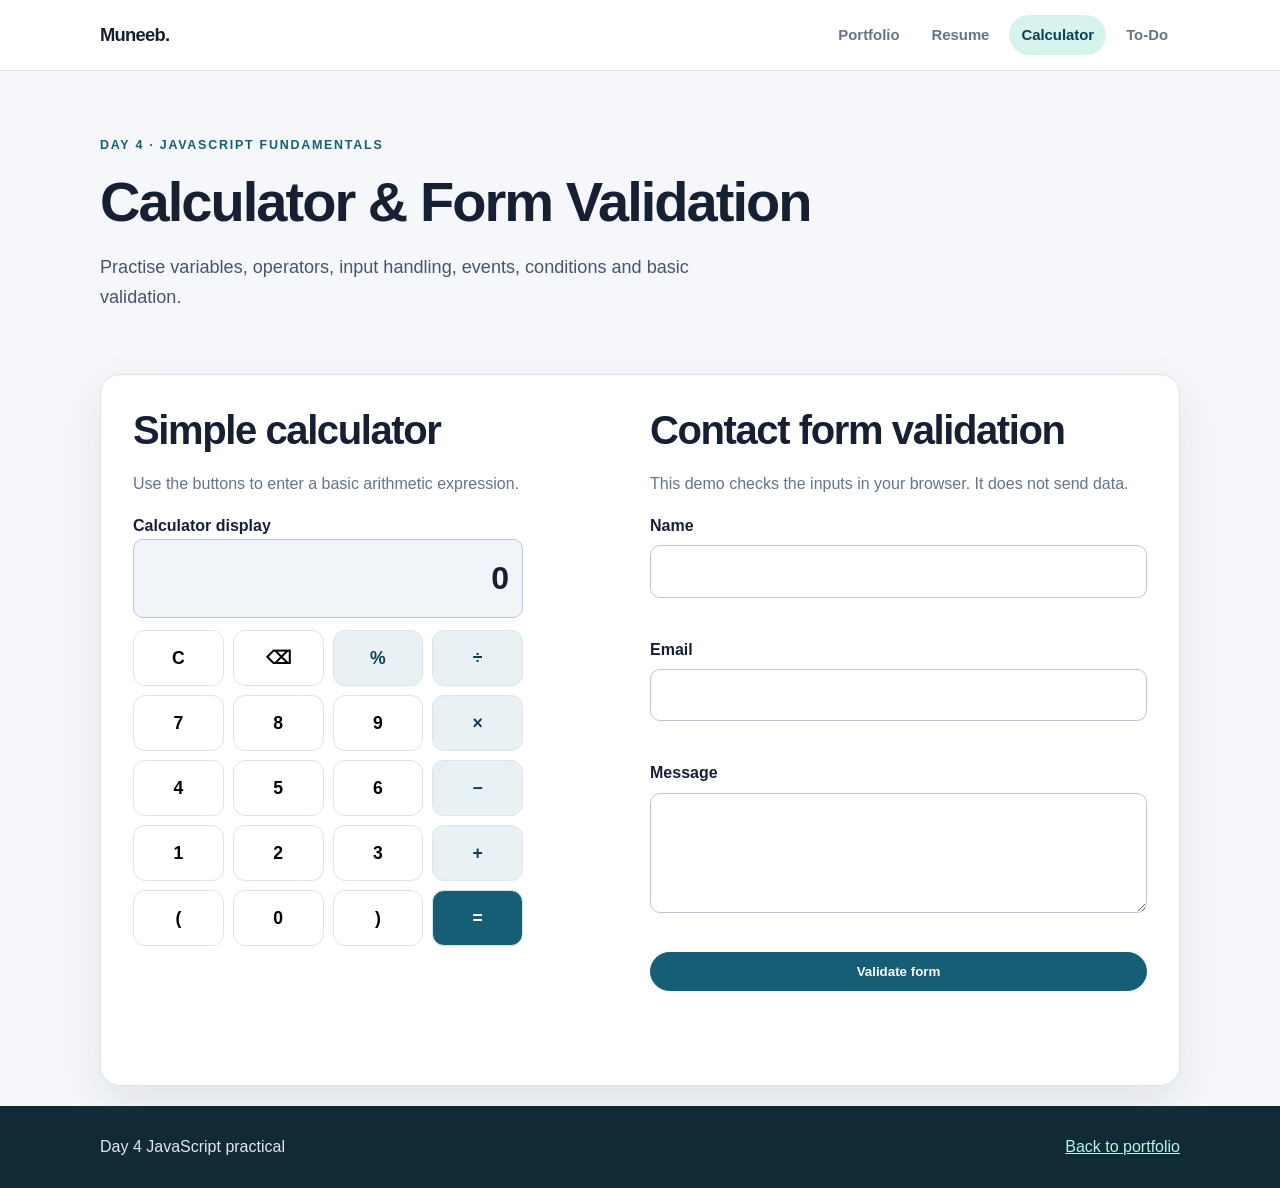
==== calculator.html @ 2c48c9f7 "feat: add JavaScript calculator and input validation demo" ====
<!DOCTYPE html>
<html lang="en">
<head><meta charset="UTF-8"><meta name="viewport" content="width=device-width, initial-scale=1.0"><meta name="description" content="JavaScript calculator and form validation practice."><title>JavaScript Practice | Calculator</title><link rel="stylesheet" href="styles.css"><script src="script.js" defer></script></head>
<body>
<header class="site-header"><div class="container nav-wrap"><a class="brand" href="index.html">Muneeb.</a><button class="menu-toggle" aria-expanded="false" aria-controls="main-nav">Menu</button><nav class="nav-links" id="main-nav" aria-label="Main navigation"><a href="index.html">Portfolio</a><a href="resume.html">Resume</a><a href="calculator.html" aria-current="page">Calculator</a><a href="todo.html">To-Do</a></nav></div></header>
<main class="container">
<section class="page-intro"><p class="eyebrow">Day 4 · JavaScript fundamentals</p><h1>Calculator & Form Validation</h1><p class="lead">Practise variables, operators, input handling, events, conditions and basic validation.</p></section>
<section class="panel"><div class="two-col">
<div><h2>Simple calculator</h2><p class="muted">Use the buttons to enter a basic arithmetic expression.</p><div class="calculator"><label class="sr-only" for="calc-display">Calculator display</label><input id="calc-display" class="calc-display" type="text" value="0" readonly aria-live="polite"><div class="calc-keys">
<button type="button" data-calc="clear">C</button><button type="button" data-calc="back">⌫</button><button class="operator" type="button" data-calc="%">%</button><button class="operator" type="button" data-calc="/">÷</button>
<button type="button" data-calc="7">7</button><button type="button" data-calc="8">8</button><button type="button" data-calc="9">9</button><button class="operator" type="button" data-calc="*">×</button>
<button type="button" data-calc="4">4</button><button type="button" data-calc="5">5</button><button type="button" data-calc="6">6</button><button class="operator" type="button" data-calc="-">−</button>
<button type="button" data-calc="1">1</button><button type="button" data-calc="2">2</button><button type="button" data-calc="3">3</button><button class="operator" type="button" data-calc="+">+</button>
<button type="button" data-calc="(">(</button><button type="button" data-calc="0">0</button><button type="button" data-calc=")">)</button><button class="equals" type="button" data-calc="equals">=</button>
</div></div></div>
<div><h2>Contact form validation</h2><p class="muted">This demo checks the inputs in your browser. It does not send data.</p><form id="contact-form" novalidate><div class="form-grid">
<div class="field full"><label for="name">Name</label><input id="name" name="name" autocomplete="name" required><span class="error" data-error="name"></span></div>
<div class="field full"><label for="email">Email</label><input id="email" name="email" type="email" autocomplete="email" required><span class="error" data-error="email"></span></div>
<div class="field full"><label for="message">Message</label><textarea id="message" name="message" required></textarea><span class="error" data-error="message"></span></div>
<div class="field full"><button class="button" type="submit">Validate form</button><p class="status" role="status" aria-live="polite"></p></div>
</div></form></div>
</div></section></main>
<footer><div class="container footer-row"><span>Day 4 JavaScript practical</span><a href="index.html">Back to portfolio</a></div></footer>
</body></html>
---- styles.css ----
/* Shared styles for the five-day front-end learning project. */
:root{--ink:#172033;--muted:#64748b;--paper:#f5f7fb;--surface:#fff;--brand:#155e75;--brand-dark:#0e3f52;--accent:#d7f3ee;--line:#dce3ed;--shadow:0 18px 48px rgba(23,32,51,.09);--radius:20px}
*{box-sizing:border-box}
html{scroll-behavior:smooth}
body{margin:0;background:var(--paper);color:var(--ink);font:16px/1.65 Arial,Helvetica,sans-serif}
a{color:var(--brand)}
a:focus-visible,button:focus-visible,input:focus-visible,textarea:focus-visible{outline:3px solid #f59e0b;outline-offset:3px}
img{max-width:100%;display:block}
.container{width:min(1080px,calc(100% - 36px));margin-inline:auto}
.site-header{position:sticky;top:0;z-index:10;background:rgba(255,255,255,.94);backdrop-filter:blur(12px);border-bottom:1px solid var(--line)}
.nav-wrap{min-height:70px;display:flex;align-items:center;justify-content:space-between;gap:20px}
.brand{font-weight:800;text-decoration:none;color:var(--ink);letter-spacing:-.04em;font-size:1.15rem}
.nav-links{display:flex;flex-wrap:wrap;align-items:center;gap:8px}
.nav-links a{padding:8px 12px;border-radius:999px;text-decoration:none;color:var(--muted);font-size:.93rem;font-weight:700}
.nav-links a:hover,.nav-links a[aria-current=page]{background:var(--accent);color:var(--brand-dark)}
.menu-toggle{display:none;border:1px solid var(--line);background:white;border-radius:10px;padding:8px 12px;font:inherit}
.hero{padding:76px 0 58px;background:linear-gradient(135deg,#e2f4f1,#f4f7ff 65%,#fff)}
.hero-grid{display:grid;grid-template-columns:1.5fr .8fr;align-items:center;gap:48px}
.eyebrow{color:var(--brand);font-size:.78rem;font-weight:800;letter-spacing:.14em;text-transform:uppercase}
h1,h2,h3{line-height:1.18;letter-spacing:-.035em}
h1{font-size:clamp(2.5rem,6vw,4.6rem);margin:12px 0}
h2{font-size:clamp(1.8rem,4vw,2.5rem);margin:0 0 14px}
h3{font-size:1.2rem;margin:0 0 8px}
.lead{font-size:1.13rem;color:#475569;max-width:660px}
.hero-photo{width:220px;height:220px;object-fit:cover;border-radius:28px;justify-self:center;border:7px solid white;box-shadow:var(--shadow)}
.actions{display:flex;flex-wrap:wrap;gap:12px;margin-top:24px}
.button{display:inline-flex;align-items:center;justify-content:center;padding:11px 17px;border:1px solid var(--brand);border-radius:999px;background:var(--brand);color:#fff;text-decoration:none;font-weight:700;cursor:pointer}
.button:hover{background:var(--brand-dark)}
.button.secondary{background:transparent;color:var(--brand)}
.section{padding:64px 0}
.section-head{max-width:680px;margin-bottom:26px}
.section-head p,.muted{color:var(--muted)}
.grid{display:grid;grid-template-columns:repeat(3,minmax(0,1fr));gap:18px}
.card{background:var(--surface);border:1px solid var(--line);border-radius:var(--radius);padding:24px;box-shadow:0 8px 26px rgba(23,32,51,.04)}
.card p:last-child{margin-bottom:0}
.tag-list{display:flex;flex-wrap:wrap;gap:8px;padding:0;list-style:none}
.tag-list li{padding:5px 10px;border-radius:999px;background:var(--accent);color:var(--brand-dark);font-size:.84rem;font-weight:700}
.two-col{display:grid;grid-template-columns:1fr 1fr;gap:20px}
.info-list{padding-left:20px}
.info-list li{margin:8px 0}
.page-intro{padding:52px 0 24px}
.page-intro h1{font-size:clamp(2.2rem,5vw,3.5rem)}
.panel{background:white;border:1px solid var(--line);border-radius:var(--radius);padding:clamp(20px,4vw,32px);box-shadow:var(--shadow);margin:20px 0}
.form-grid{display:grid;grid-template-columns:1fr 1fr;gap:16px}
.field{display:grid;gap:6px}
.field.full{grid-column:1/-1}
label{font-weight:700}
input,textarea{width:100%;padding:12px 13px;border:1px solid #b9c5d5;border-radius:10px;background:#fff;color:var(--ink);font:inherit}
textarea{min-height:120px;resize:vertical}
.error{min-height:1.2em;color:#b42318;font-size:.88rem}
.status{min-height:1.5em;color:var(--brand-dark);font-weight:700}
.calculator{max-width:390px}
.calc-display{font-size:2rem;text-align:right;background:#f1f5f9;font-weight:700}
.calc-keys{display:grid;grid-template-columns:repeat(4,1fr);gap:9px;margin-top:12px}
.calc-keys button{min-height:56px;border:1px solid var(--line);border-radius:12px;background:#fff;font-size:1.1rem;font-weight:700;cursor:pointer}
.calc-keys button:hover{background:var(--accent)}
.calc-keys .operator{background:#e8f2f5;color:var(--brand-dark)}
.calc-keys .equals{background:var(--brand);color:white}
.todo-form{display:flex;gap:10px}
.todo-form input{flex:1}
.todo-list{padding:0;list-style:none}
.todo-item{display:flex;align-items:center;gap:12px;padding:13px 4px;border-bottom:1px solid var(--line)}
.todo-item span{flex:1;overflow-wrap:anywhere}
.todo-item.done span{text-decoration:line-through;color:var(--muted)}
.small-button{border:1px solid var(--line);background:#fff;border-radius:8px;padding:7px 10px;cursor:pointer}
footer{padding:28px 0;background:#102a36;color:#e2e8f0}
footer a{color:#b9f3e9}
.footer-row{display:flex;justify-content:space-between;gap:16px;flex-wrap:wrap}
@media(max-width:760px){.hero-grid{grid-template-columns:1fr;text-align:center}.hero-photo{grid-row:1;width:170px;height:170px}.actions{justify-content:center}.grid{grid-template-columns:1fr 1fr}.two-col{grid-template-columns:1fr}.nav-wrap{align-items:flex-start;padding:14px 0}.menu-toggle{display:block}.nav-links{display:none;position:absolute;top:68px;left:0;right:0;padding:12px 18px;background:white;border-bottom:1px solid var(--line);flex-direction:column;align-items:stretch}.nav-links.open{display:flex}.nav-links a{border-radius:8px}}
@media(max-width:520px){.grid,.form-grid{grid-template-columns:1fr}.field.full{grid-column:auto}.section{padding:46px 0}.hero{padding:52px 0 42px}.todo-form{flex-direction:column}}
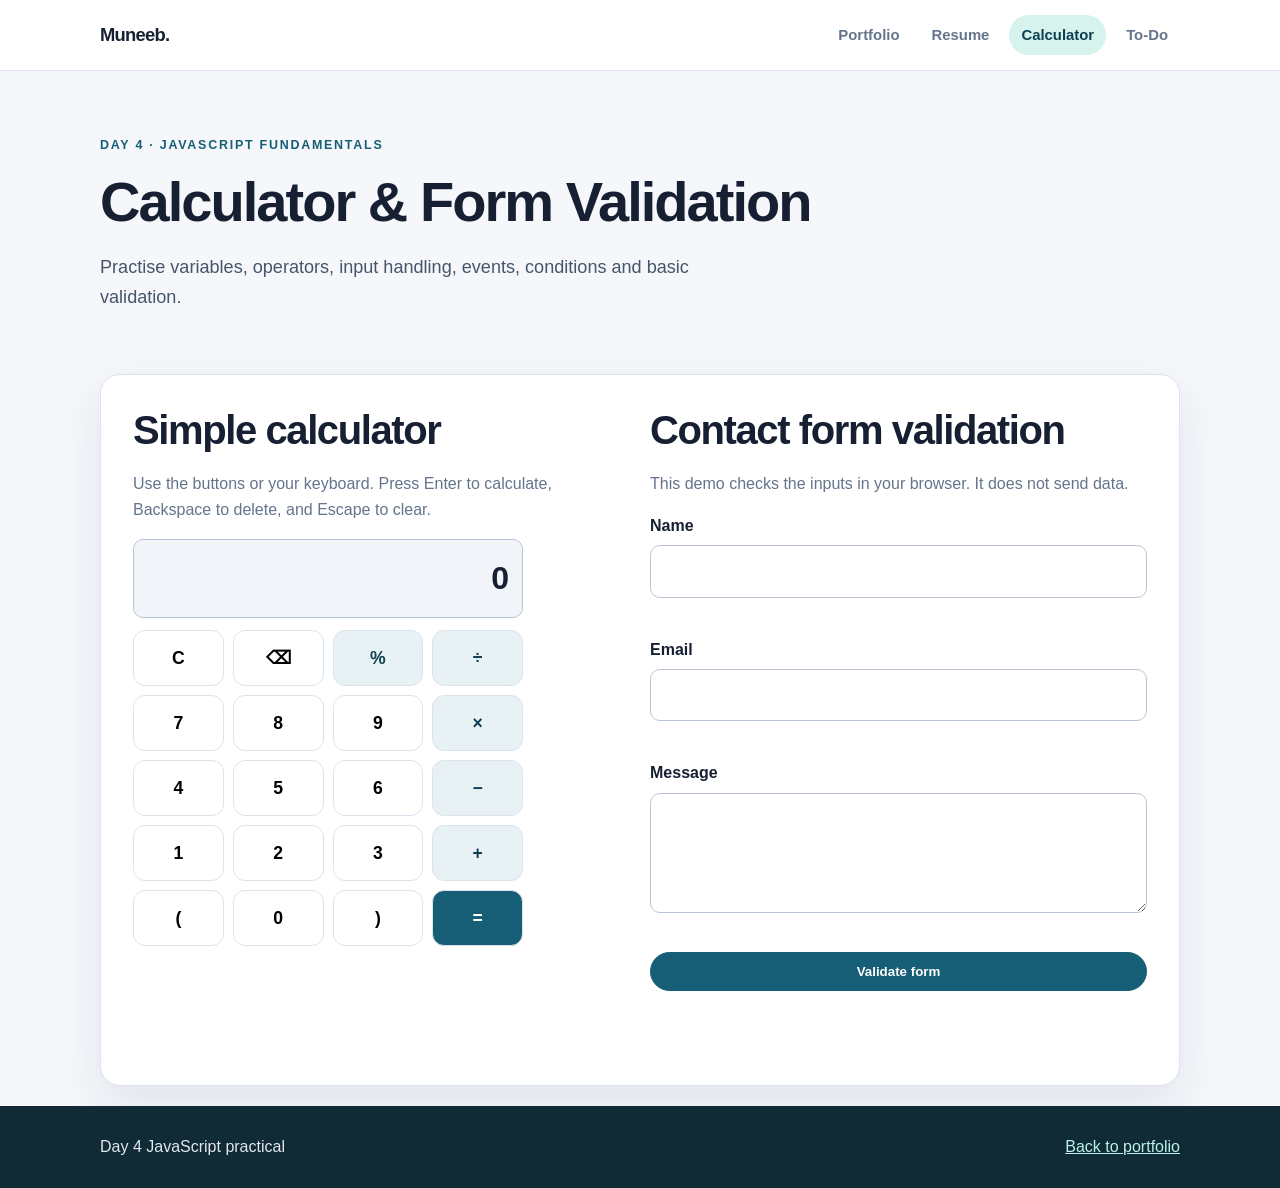
==== commit 365792dc: "Add calculator keyboard controls and accessible form hints" ====
--- a/calculator.html
+++ b/calculator.html
@@ -1,24 +1,76 @@
 <!DOCTYPE html>
 <html lang="en">
-<head><meta charset="UTF-8"><meta name="viewport" content="width=device-width, initial-scale=1.0"><meta name="description" content="JavaScript calculator and form validation practice."><title>JavaScript Practice | Calculator</title><link rel="stylesheet" href="styles.css"><script src="script.js" defer></script></head>
+<head>
+  <meta charset="UTF-8">
+  <meta name="viewport" content="width=device-width, initial-scale=1.0">
+  <meta name="description" content="JavaScript calculator and form validation practice.">
+  <title>JavaScript Practice | Calculator</title>
+  <link rel="stylesheet" href="styles.css">
+  <script src="script.js" defer></script>
+</head>
 <body>
-<header class="site-header"><div class="container nav-wrap"><a class="brand" href="index.html">Muneeb.</a><button class="menu-toggle" aria-expanded="false" aria-controls="main-nav">Menu</button><nav class="nav-links" id="main-nav" aria-label="Main navigation"><a href="index.html">Portfolio</a><a href="resume.html">Resume</a><a href="calculator.html" aria-current="page">Calculator</a><a href="todo.html">To-Do</a></nav></div></header>
+<header class="site-header">
+  <div class="container nav-wrap">
+    <a class="brand" href="index.html">Muneeb.</a>
+    <button class="menu-toggle" type="button" aria-expanded="false" aria-controls="main-nav">Menu</button>
+    <nav class="nav-links" id="main-nav" aria-label="Main navigation">
+      <a href="index.html">Portfolio</a><a href="resume.html">Resume</a><a href="calculator.html" aria-current="page">Calculator</a><a href="todo.html">To-Do</a>
+    </nav>
+  </div>
+</header>
 <main class="container">
-<section class="page-intro"><p class="eyebrow">Day 4 · JavaScript fundamentals</p><h1>Calculator & Form Validation</h1><p class="lead">Practise variables, operators, input handling, events, conditions and basic validation.</p></section>
-<section class="panel"><div class="two-col">
-<div><h2>Simple calculator</h2><p class="muted">Use the buttons to enter a basic arithmetic expression.</p><div class="calculator"><label class="sr-only" for="calc-display">Calculator display</label><input id="calc-display" class="calc-display" type="text" value="0" readonly aria-live="polite"><div class="calc-keys">
-<button type="button" data-calc="clear">C</button><button type="button" data-calc="back">⌫</button><button class="operator" type="button" data-calc="%">%</button><button class="operator" type="button" data-calc="/">÷</button>
-<button type="button" data-calc="7">7</button><button type="button" data-calc="8">8</button><button type="button" data-calc="9">9</button><button class="operator" type="button" data-calc="*">×</button>
-<button type="button" data-calc="4">4</button><button type="button" data-calc="5">5</button><button type="button" data-calc="6">6</button><button class="operator" type="button" data-calc="-">−</button>
-<button type="button" data-calc="1">1</button><button type="button" data-calc="2">2</button><button type="button" data-calc="3">3</button><button class="operator" type="button" data-calc="+">+</button>
-<button type="button" data-calc="(">(</button><button type="button" data-calc="0">0</button><button type="button" data-calc=")">)</button><button class="equals" type="button" data-calc="equals">=</button>
-</div></div></div>
-<div><h2>Contact form validation</h2><p class="muted">This demo checks the inputs in your browser. It does not send data.</p><form id="contact-form" novalidate><div class="form-grid">
-<div class="field full"><label for="name">Name</label><input id="name" name="name" autocomplete="name" required><span class="error" data-error="name"></span></div>
-<div class="field full"><label for="email">Email</label><input id="email" name="email" type="email" autocomplete="email" required><span class="error" data-error="email"></span></div>
-<div class="field full"><label for="message">Message</label><textarea id="message" name="message" required></textarea><span class="error" data-error="message"></span></div>
-<div class="field full"><button class="button" type="submit">Validate form</button><p class="status" role="status" aria-live="polite"></p></div>
-</div></form></div>
-</div></section></main>
+  <section class="page-intro">
+    <p class="eyebrow">Day 4 · JavaScript fundamentals</p>
+    <h1>Calculator & Form Validation</h1>
+    <p class="lead">Practise variables, operators, input handling, events, conditions and basic validation.</p>
+  </section>
+  <section class="panel">
+    <div class="two-col">
+      <div>
+        <h2>Simple calculator</h2>
+        <p class="muted">Use the buttons or your keyboard. Press Enter to calculate, Backspace to delete, and Escape to clear.</p>
+        <div class="calculator">
+          <label class="sr-only" for="calc-display">Calculator display</label>
+          <input id="calc-display" class="calc-display" type="text" value="0" readonly aria-live="polite">
+          <div class="calc-keys">
+            <button type="button" data-calc="clear">C</button><button type="button" data-calc="back">⌫</button><button class="operator" type="button" data-calc="%">%</button><button class="operator" type="button" data-calc="/">÷</button>
+            <button type="button" data-calc="7">7</button><button type="button" data-calc="8">8</button><button type="button" data-calc="9">9</button><button class="operator" type="button" data-calc="*">×</button>
+            <button type="button" data-calc="4">4</button><button type="button" data-calc="5">5</button><button type="button" data-calc="6">6</button><button class="operator" type="button" data-calc="-">−</button>
+            <button type="button" data-calc="1">1</button><button type="button" data-calc="2">2</button><button type="button" data-calc="3">3</button><button class="operator" type="button" data-calc="+">+</button>
+            <button type="button" data-calc="(">(</button><button type="button" data-calc="0">0</button><button type="button" data-calc=")">)</button><button class="equals" type="button" data-calc="equals">=</button>
+          </div>
+        </div>
+      </div>
+      <div>
+        <h2>Contact form validation</h2>
+        <p class="muted">This demo checks the inputs in your browser. It does not send data.</p>
+        <form id="contact-form" novalidate>
+          <div class="form-grid">
+            <div class="field full">
+              <label for="name">Name</label>
+              <input id="name" name="name" autocomplete="name" aria-describedby="name-error" required>
+              <span class="error" id="name-error" data-error="name"></span>
+            </div>
+            <div class="field full">
+              <label for="email">Email</label>
+              <input id="email" name="email" type="email" autocomplete="email" aria-describedby="email-error" required>
+              <span class="error" id="email-error" data-error="email"></span>
+            </div>
+            <div class="field full">
+              <label for="message">Message</label>
+              <textarea id="message" name="message" aria-describedby="message-error" required></textarea>
+              <span class="error" id="message-error" data-error="message"></span>
+            </div>
+            <div class="field full">
+              <button class="button" type="submit">Validate form</button>
+              <p class="status" role="status" aria-live="polite"></p>
+            </div>
+          </div>
+        </form>
+      </div>
+    </div>
+  </section>
+</main>
 <footer><div class="container footer-row"><span>Day 4 JavaScript practical</span><a href="index.html">Back to portfolio</a></div></footer>
-</body></html>+</body>
+</html>
--- a/styles.css
+++ b/styles.css
@@ -13,7 +13,7 @@
 .nav-links{display:flex;flex-wrap:wrap;align-items:center;gap:8px}
 .nav-links a{padding:8px 12px;border-radius:999px;text-decoration:none;color:var(--muted);font-size:.93rem;font-weight:700}
 .nav-links a:hover,.nav-links a[aria-current=page]{background:var(--accent);color:var(--brand-dark)}
-.menu-toggle{display:none;border:1px solid var(--line);background:white;border-radius:10px;padding:8px 12px;font:inherit}
+.menu-toggle{display:none;border:1px solid var(--line);background:white;border-radius:10px;padding:8px 12px;font:inherit;cursor:pointer}
 .hero{padding:76px 0 58px;background:linear-gradient(135deg,#e2f4f1,#f4f7ff 65%,#fff)}
 .hero-grid{display:grid;grid-template-columns:1.5fr .8fr;align-items:center;gap:48px}
 .eyebrow{color:var(--brand);font-size:.78rem;font-weight:800;letter-spacing:.14em;text-transform:uppercase}
@@ -49,6 +49,12 @@
 textarea{min-height:120px;resize:vertical}
 .error{min-height:1.2em;color:#b42318;font-size:.88rem}
 .status{min-height:1.5em;color:var(--brand-dark);font-weight:700}
+.sr-only{position:absolute;width:1px;height:1px;padding:0;margin:-1px;overflow:hidden;clip:rect(0,0,0,0);white-space:nowrap;border:0}
+.table-wrap{overflow-x:auto;margin-top:18px}
+table{width:100%;border-collapse:collapse;background:#fff}
+caption{text-align:left;font-weight:700;padding:10px 0}
+th,td{padding:11px 13px;border:1px solid var(--line);text-align:left}
+th{background:#e8f2f5;color:var(--brand-dark)}
 .calculator{max-width:390px}
 .calc-display{font-size:2rem;text-align:right;background:#f1f5f9;font-weight:700}
 .calc-keys{display:grid;grid-template-columns:repeat(4,1fr);gap:9px;margin-top:12px}
@@ -56,15 +62,21 @@
 .calc-keys button:hover{background:var(--accent)}
 .calc-keys .operator{background:#e8f2f5;color:var(--brand-dark)}
 .calc-keys .equals{background:var(--brand);color:white}
+.todo-heading{display:flex;align-items:center;justify-content:space-between;gap:16px;margin-bottom:18px}
+.todo-heading h2{margin-bottom:4px}
+.todo-heading p{margin:0}
 .todo-form{display:flex;gap:10px}
-.todo-form input{flex:1}
-.todo-list{padding:0;list-style:none}
+.todo-form input{flex:1;min-width:0}
+.todo-list{padding:0;list-style:none;margin:18px 0}
 .todo-item{display:flex;align-items:center;gap:12px;padding:13px 4px;border-bottom:1px solid var(--line)}
+.todo-item input{width:20px;height:20px;flex:0 0 auto}
 .todo-item span{flex:1;overflow-wrap:anywhere}
 .todo-item.done span{text-decoration:line-through;color:var(--muted)}
-.small-button{border:1px solid var(--line);background:#fff;border-radius:8px;padding:7px 10px;cursor:pointer}
+.small-button{border:1px solid var(--line);background:#fff;border-radius:8px;padding:8px 11px;cursor:pointer;color:var(--ink);font:inherit;font-weight:700}
+.small-button:hover{background:var(--accent)}
+#storage-status{margin:10px 0 0;font-size:.9rem}
 footer{padding:28px 0;background:#102a36;color:#e2e8f0}
 footer a{color:#b9f3e9}
 .footer-row{display:flex;justify-content:space-between;gap:16px;flex-wrap:wrap}
-@media(max-width:760px){.hero-grid{grid-template-columns:1fr;text-align:center}.hero-photo{grid-row:1;width:170px;height:170px}.actions{justify-content:center}.grid{grid-template-columns:1fr 1fr}.two-col{grid-template-columns:1fr}.nav-wrap{align-items:flex-start;padding:14px 0}.menu-toggle{display:block}.nav-links{display:none;position:absolute;top:68px;left:0;right:0;padding:12px 18px;background:white;border-bottom:1px solid var(--line);flex-direction:column;align-items:stretch}.nav-links.open{display:flex}.nav-links a{border-radius:8px}}
-@media(max-width:520px){.grid,.form-grid{grid-template-columns:1fr}.field.full{grid-column:auto}.section{padding:46px 0}.hero{padding:52px 0 42px}.todo-form{flex-direction:column}}
+@media(max-width:760px){.hero-grid{grid-template-columns:1fr;text-align:center}.hero-photo{grid-row:1;width:170px;height:170px}.actions{justify-content:center}.grid{grid-template-columns:1fr 1fr}.two-col{grid-template-columns:1fr}.nav-wrap{align-items:center;padding:14px 0}.menu-toggle{display:block}.nav-links{display:none;position:absolute;top:68px;left:0;right:0;padding:12px 18px;background:white;border-bottom:1px solid var(--line);flex-direction:column;align-items:stretch}.nav-links.open{display:flex}.nav-links a{border-radius:8px}}
+@media(max-width:520px){.grid,.form-grid{grid-template-columns:1fr}.field.full{grid-column:auto}.section{padding:46px 0}.hero{padding:52px 0 42px}.todo-form{flex-direction:column}.todo-heading{align-items:flex-start;flex-direction:column}}
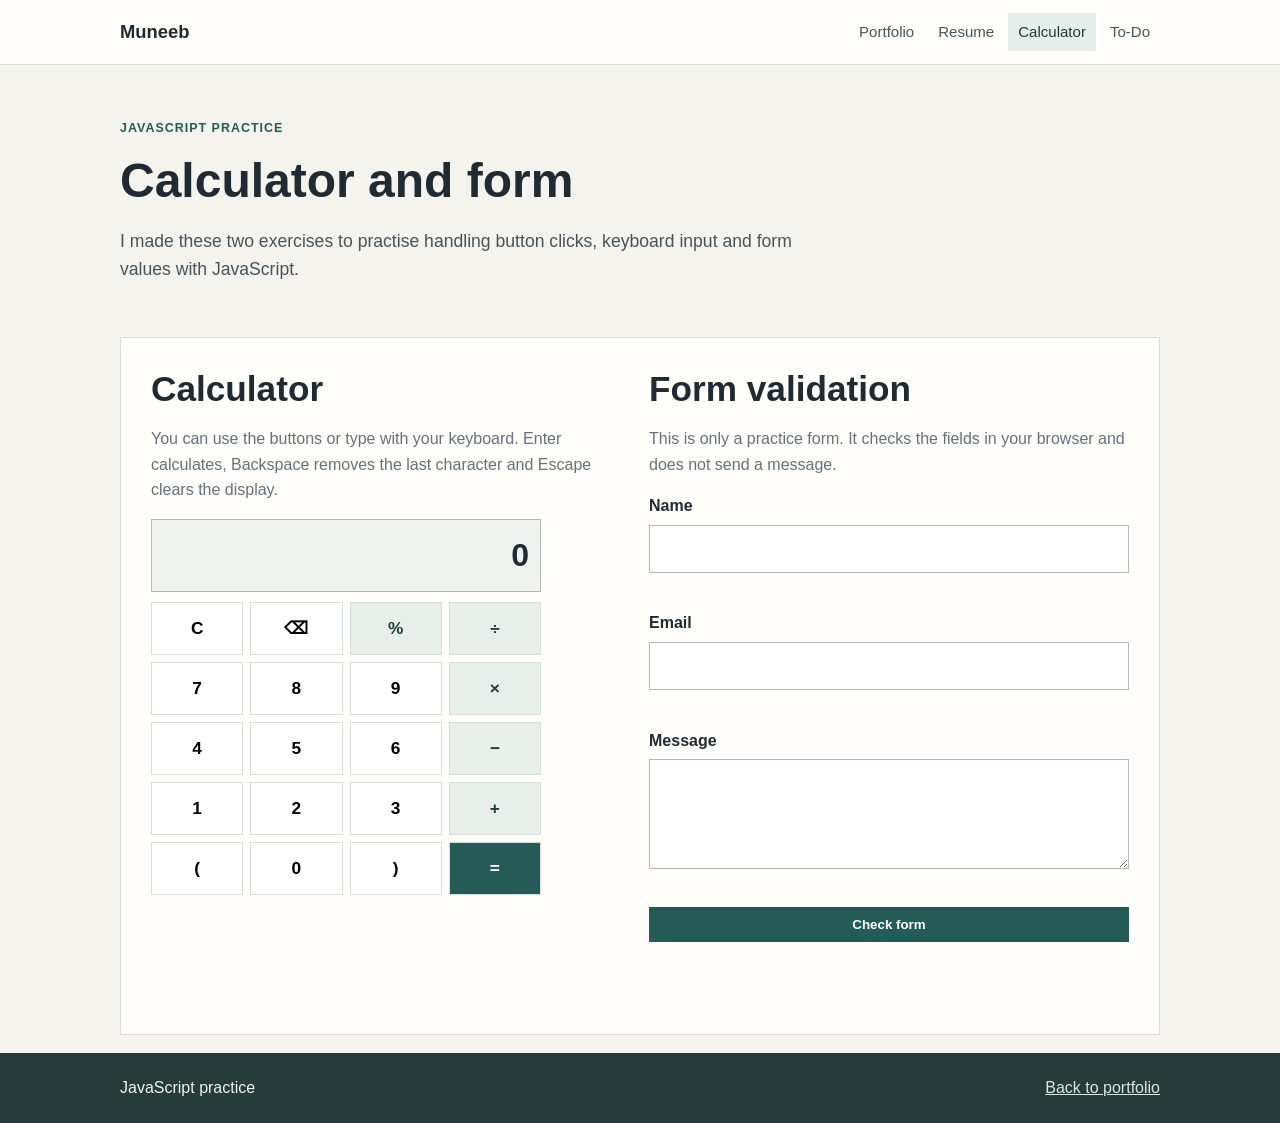
==== commit 44f8085c: "Make calculator page copy more natural" ====
--- a/calculator.html
+++ b/calculator.html
@@ -3,74 +3,50 @@
 <head>
   <meta charset="UTF-8">
   <meta name="viewport" content="width=device-width, initial-scale=1.0">
-  <meta name="description" content="JavaScript calculator and form validation practice.">
-  <title>JavaScript Practice | Calculator</title>
+  <meta name="description" content="A basic calculator and form validation exercise using JavaScript.">
+  <title>Calculator | Muneeb's Practice Pages</title>
   <link rel="stylesheet" href="styles.css">
   <script src="script.js" defer></script>
 </head>
 <body>
-<header class="site-header">
-  <div class="container nav-wrap">
-    <a class="brand" href="index.html">Muneeb.</a>
-    <button class="menu-toggle" type="button" aria-expanded="false" aria-controls="main-nav">Menu</button>
-    <nav class="nav-links" id="main-nav" aria-label="Main navigation">
-      <a href="index.html">Portfolio</a><a href="resume.html">Resume</a><a href="calculator.html" aria-current="page">Calculator</a><a href="todo.html">To-Do</a>
-    </nav>
-  </div>
-</header>
+<header class="site-header"><div class="container nav-wrap">
+  <a class="brand" href="index.html">Muneeb</a>
+  <button class="menu-toggle" type="button" aria-expanded="false" aria-controls="main-nav">Menu</button>
+  <nav class="nav-links" id="main-nav" aria-label="Main navigation">
+    <a href="index.html">Portfolio</a><a href="resume.html">Resume</a><a href="calculator.html" aria-current="page">Calculator</a><a href="todo.html">To-Do</a>
+  </nav>
+</div></header>
 <main class="container">
-  <section class="page-intro">
-    <p class="eyebrow">Day 4 · JavaScript fundamentals</p>
-    <h1>Calculator & Form Validation</h1>
-    <p class="lead">Practise variables, operators, input handling, events, conditions and basic validation.</p>
-  </section>
-  <section class="panel">
-    <div class="two-col">
-      <div>
-        <h2>Simple calculator</h2>
-        <p class="muted">Use the buttons or your keyboard. Press Enter to calculate, Backspace to delete, and Escape to clear.</p>
-        <div class="calculator">
-          <label class="sr-only" for="calc-display">Calculator display</label>
-          <input id="calc-display" class="calc-display" type="text" value="0" readonly aria-live="polite">
-          <div class="calc-keys">
-            <button type="button" data-calc="clear">C</button><button type="button" data-calc="back">⌫</button><button class="operator" type="button" data-calc="%">%</button><button class="operator" type="button" data-calc="/">÷</button>
-            <button type="button" data-calc="7">7</button><button type="button" data-calc="8">8</button><button type="button" data-calc="9">9</button><button class="operator" type="button" data-calc="*">×</button>
-            <button type="button" data-calc="4">4</button><button type="button" data-calc="5">5</button><button type="button" data-calc="6">6</button><button class="operator" type="button" data-calc="-">−</button>
-            <button type="button" data-calc="1">1</button><button type="button" data-calc="2">2</button><button type="button" data-calc="3">3</button><button class="operator" type="button" data-calc="+">+</button>
-            <button type="button" data-calc="(">(</button><button type="button" data-calc="0">0</button><button type="button" data-calc=")">)</button><button class="equals" type="button" data-calc="equals">=</button>
-          </div>
+  <section class="page-intro"><p class="eyebrow">JavaScript practice</p><h1>Calculator and form</h1><p class="lead">I made these two exercises to practise handling button clicks, keyboard input and form values with JavaScript.</p></section>
+  <section class="panel"><div class="two-col">
+    <div>
+      <h2>Calculator</h2>
+      <p class="muted">You can use the buttons or type with your keyboard. Enter calculates, Backspace removes the last character and Escape clears the display.</p>
+      <div class="calculator">
+        <label class="sr-only" for="calc-display">Calculator display</label>
+        <input id="calc-display" class="calc-display" type="text" value="0" readonly aria-live="polite">
+        <div class="calc-keys">
+          <button type="button" data-calc="clear">C</button><button type="button" data-calc="back">⌫</button><button class="operator" type="button" data-calc="%">%</button><button class="operator" type="button" data-calc="/">÷</button>
+          <button type="button" data-calc="7">7</button><button type="button" data-calc="8">8</button><button type="button" data-calc="9">9</button><button class="operator" type="button" data-calc="*">×</button>
+          <button type="button" data-calc="4">4</button><button type="button" data-calc="5">5</button><button type="button" data-calc="6">6</button><button class="operator" type="button" data-calc="-">−</button>
+          <button type="button" data-calc="1">1</button><button type="button" data-calc="2">2</button><button type="button" data-calc="3">3</button><button class="operator" type="button" data-calc="+">+</button>
+          <button type="button" data-calc="(">(</button><button type="button" data-calc="0">0</button><button type="button" data-calc=")">)</button><button class="equals" type="button" data-calc="equals">=</button>
         </div>
       </div>
-      <div>
-        <h2>Contact form validation</h2>
-        <p class="muted">This demo checks the inputs in your browser. It does not send data.</p>
-        <form id="contact-form" novalidate>
-          <div class="form-grid">
-            <div class="field full">
-              <label for="name">Name</label>
-              <input id="name" name="name" autocomplete="name" aria-describedby="name-error" required>
-              <span class="error" id="name-error" data-error="name"></span>
-            </div>
-            <div class="field full">
-              <label for="email">Email</label>
-              <input id="email" name="email" type="email" autocomplete="email" aria-describedby="email-error" required>
-              <span class="error" id="email-error" data-error="email"></span>
-            </div>
-            <div class="field full">
-              <label for="message">Message</label>
-              <textarea id="message" name="message" aria-describedby="message-error" required></textarea>
-              <span class="error" id="message-error" data-error="message"></span>
-            </div>
-            <div class="field full">
-              <button class="button" type="submit">Validate form</button>
-              <p class="status" role="status" aria-live="polite"></p>
-            </div>
-          </div>
-        </form>
-      </div>
     </div>
-  </section>
+    <div>
+      <h2>Form validation</h2>
+      <p class="muted">This is only a practice form. It checks the fields in your browser and does not send a message.</p>
+      <form id="contact-form" novalidate>
+        <div class="form-grid">
+          <div class="field full"><label for="name">Name</label><input id="name" name="name" autocomplete="name" aria-describedby="name-error" required><span class="error" id="name-error" data-error="name"></span></div>
+          <div class="field full"><label for="email">Email</label><input id="email" name="email" type="email" autocomplete="email" aria-describedby="email-error" required><span class="error" id="email-error" data-error="email"></span></div>
+          <div class="field full"><label for="message">Message</label><textarea id="message" name="message" aria-describedby="message-error" required></textarea><span class="error" id="message-error" data-error="message"></span></div>
+          <div class="field full"><button class="button" type="submit">Check form</button><p class="status" role="status" aria-live="polite"></p></div>
+        </div>
+      </form>
+    </div>
+  </div></section>
 </main>
-<footer><div class="container footer-row"><span>Day 4 JavaScript practical</span><a href="index.html">Back to portfolio</a></div></footer>
-</body>
-</html>+<footer><div class="container footer-row"><span>JavaScript practice</span><a href="index.html">Back to portfolio</a></div></footer>
+</body></html>
--- a/styles.css
+++ b/styles.css
@@ -1,82 +1,208 @@
-/* Shared styles for the five-day front-end learning project. */
-:root{--ink:#172033;--muted:#64748b;--paper:#f5f7fb;--surface:#fff;--brand:#155e75;--brand-dark:#0e3f52;--accent:#d7f3ee;--line:#dce3ed;--shadow:0 18px 48px rgba(23,32,51,.09);--radius:20px}
-*{box-sizing:border-box}
-html{scroll-behavior:smooth}
-body{margin:0;background:var(--paper);color:var(--ink);font:16px/1.65 Arial,Helvetica,sans-serif}
-a{color:var(--brand)}
-a:focus-visible,button:focus-visible,input:focus-visible,textarea:focus-visible{outline:3px solid #f59e0b;outline-offset:3px}
-img{max-width:100%;display:block}
-.container{width:min(1080px,calc(100% - 36px));margin-inline:auto}
-.site-header{position:sticky;top:0;z-index:10;background:rgba(255,255,255,.94);backdrop-filter:blur(12px);border-bottom:1px solid var(--line)}
-.nav-wrap{min-height:70px;display:flex;align-items:center;justify-content:space-between;gap:20px}
-.brand{font-weight:800;text-decoration:none;color:var(--ink);letter-spacing:-.04em;font-size:1.15rem}
-.nav-links{display:flex;flex-wrap:wrap;align-items:center;gap:8px}
-.nav-links a{padding:8px 12px;border-radius:999px;text-decoration:none;color:var(--muted);font-size:.93rem;font-weight:700}
-.nav-links a:hover,.nav-links a[aria-current=page]{background:var(--accent);color:var(--brand-dark)}
-.menu-toggle{display:none;border:1px solid var(--line);background:white;border-radius:10px;padding:8px 12px;font:inherit;cursor:pointer}
-.hero{padding:76px 0 58px;background:linear-gradient(135deg,#e2f4f1,#f4f7ff 65%,#fff)}
-.hero-grid{display:grid;grid-template-columns:1.5fr .8fr;align-items:center;gap:48px}
-.eyebrow{color:var(--brand);font-size:.78rem;font-weight:800;letter-spacing:.14em;text-transform:uppercase}
-h1,h2,h3{line-height:1.18;letter-spacing:-.035em}
-h1{font-size:clamp(2.5rem,6vw,4.6rem);margin:12px 0}
-h2{font-size:clamp(1.8rem,4vw,2.5rem);margin:0 0 14px}
-h3{font-size:1.2rem;margin:0 0 8px}
-.lead{font-size:1.13rem;color:#475569;max-width:660px}
-.hero-photo{width:220px;height:220px;object-fit:cover;border-radius:28px;justify-self:center;border:7px solid white;box-shadow:var(--shadow)}
-.actions{display:flex;flex-wrap:wrap;gap:12px;margin-top:24px}
-.button{display:inline-flex;align-items:center;justify-content:center;padding:11px 17px;border:1px solid var(--brand);border-radius:999px;background:var(--brand);color:#fff;text-decoration:none;font-weight:700;cursor:pointer}
-.button:hover{background:var(--brand-dark)}
-.button.secondary{background:transparent;color:var(--brand)}
-.section{padding:64px 0}
-.section-head{max-width:680px;margin-bottom:26px}
-.section-head p,.muted{color:var(--muted)}
-.grid{display:grid;grid-template-columns:repeat(3,minmax(0,1fr));gap:18px}
-.card{background:var(--surface);border:1px solid var(--line);border-radius:var(--radius);padding:24px;box-shadow:0 8px 26px rgba(23,32,51,.04)}
-.card p:last-child{margin-bottom:0}
-.tag-list{display:flex;flex-wrap:wrap;gap:8px;padding:0;list-style:none}
-.tag-list li{padding:5px 10px;border-radius:999px;background:var(--accent);color:var(--brand-dark);font-size:.84rem;font-weight:700}
-.two-col{display:grid;grid-template-columns:1fr 1fr;gap:20px}
-.info-list{padding-left:20px}
-.info-list li{margin:8px 0}
-.page-intro{padding:52px 0 24px}
-.page-intro h1{font-size:clamp(2.2rem,5vw,3.5rem)}
-.panel{background:white;border:1px solid var(--line);border-radius:var(--radius);padding:clamp(20px,4vw,32px);box-shadow:var(--shadow);margin:20px 0}
-.form-grid{display:grid;grid-template-columns:1fr 1fr;gap:16px}
-.field{display:grid;gap:6px}
-.field.full{grid-column:1/-1}
-label{font-weight:700}
-input,textarea{width:100%;padding:12px 13px;border:1px solid #b9c5d5;border-radius:10px;background:#fff;color:var(--ink);font:inherit}
-textarea{min-height:120px;resize:vertical}
-.error{min-height:1.2em;color:#b42318;font-size:.88rem}
-.status{min-height:1.5em;color:var(--brand-dark);font-weight:700}
-.sr-only{position:absolute;width:1px;height:1px;padding:0;margin:-1px;overflow:hidden;clip:rect(0,0,0,0);white-space:nowrap;border:0}
-.table-wrap{overflow-x:auto;margin-top:18px}
-table{width:100%;border-collapse:collapse;background:#fff}
-caption{text-align:left;font-weight:700;padding:10px 0}
-th,td{padding:11px 13px;border:1px solid var(--line);text-align:left}
-th{background:#e8f2f5;color:var(--brand-dark)}
-.calculator{max-width:390px}
-.calc-display{font-size:2rem;text-align:right;background:#f1f5f9;font-weight:700}
-.calc-keys{display:grid;grid-template-columns:repeat(4,1fr);gap:9px;margin-top:12px}
-.calc-keys button{min-height:56px;border:1px solid var(--line);border-radius:12px;background:#fff;font-size:1.1rem;font-weight:700;cursor:pointer}
-.calc-keys button:hover{background:var(--accent)}
-.calc-keys .operator{background:#e8f2f5;color:var(--brand-dark)}
-.calc-keys .equals{background:var(--brand);color:white}
-.todo-heading{display:flex;align-items:center;justify-content:space-between;gap:16px;margin-bottom:18px}
-.todo-heading h2{margin-bottom:4px}
-.todo-heading p{margin:0}
-.todo-form{display:flex;gap:10px}
-.todo-form input{flex:1;min-width:0}
-.todo-list{padding:0;list-style:none;margin:18px 0}
-.todo-item{display:flex;align-items:center;gap:12px;padding:13px 4px;border-bottom:1px solid var(--line)}
-.todo-item input{width:20px;height:20px;flex:0 0 auto}
-.todo-item span{flex:1;overflow-wrap:anywhere}
-.todo-item.done span{text-decoration:line-through;color:var(--muted)}
-.small-button{border:1px solid var(--line);background:#fff;border-radius:8px;padding:8px 11px;cursor:pointer;color:var(--ink);font:inherit;font-weight:700}
-.small-button:hover{background:var(--accent)}
-#storage-status{margin:10px 0 0;font-size:.9rem}
-footer{padding:28px 0;background:#102a36;color:#e2e8f0}
-footer a{color:#b9f3e9}
-.footer-row{display:flex;justify-content:space-between;gap:16px;flex-wrap:wrap}
-@media(max-width:760px){.hero-grid{grid-template-columns:1fr;text-align:center}.hero-photo{grid-row:1;width:170px;height:170px}.actions{justify-content:center}.grid{grid-template-columns:1fr 1fr}.two-col{grid-template-columns:1fr}.nav-wrap{align-items:center;padding:14px 0}.menu-toggle{display:block}.nav-links{display:none;position:absolute;top:68px;left:0;right:0;padding:12px 18px;background:white;border-bottom:1px solid var(--line);flex-direction:column;align-items:stretch}.nav-links.open{display:flex}.nav-links a{border-radius:8px}}
-@media(max-width:520px){.grid,.form-grid{grid-template-columns:1fr}.field.full{grid-column:auto}.section{padding:46px 0}.hero{padding:52px 0 42px}.todo-form{flex-direction:column}.todo-heading{align-items:flex-start;flex-direction:column}}
+/* Styles shared by the portfolio and the course exercises. */
+:root {
+  --ink: #202a32;
+  --muted: #64717a;
+  --paper: #f4f3ee;
+  --surface: #fffefa;
+  --brand: #245b57;
+  --brand-dark: #183f3c;
+  --accent: #e5eeea;
+  --line: #d7ddd8;
+  --shadow: 0 3px 12px rgba(32, 42, 50, .06);
+}
+* { box-sizing: border-box; }
+html { scroll-behavior: smooth; }
+body {
+  margin: 0;
+  background: var(--paper);
+  color: var(--ink);
+  font: 16px/1.6 Arial, Helvetica, sans-serif;
+}
+a { color: var(--brand); }
+a:focus-visible, button:focus-visible, input:focus-visible, textarea:focus-visible {
+  outline: 3px solid #bd762c;
+  outline-offset: 3px;
+}
+img { max-width: 100%; display: block; }
+.container { width: min(1040px, calc(100% - 36px)); margin-inline: auto; }
+.site-header {
+  position: relative;
+  z-index: 10;
+  background: #fffefa;
+  border-bottom: 1px solid var(--line);
+}
+.nav-wrap {
+  min-height: 64px;
+  display: flex;
+  align-items: center;
+  justify-content: space-between;
+  gap: 20px;
+}
+.brand {
+  color: var(--ink);
+  font-weight: 700;
+  text-decoration: none;
+  font-size: 1.15rem;
+}
+.nav-links { display: flex; flex-wrap: wrap; align-items: center; gap: 4px; }
+.nav-links a {
+  padding: 7px 10px;
+  text-decoration: none;
+  color: #45545b;
+  font-size: .94rem;
+}
+.nav-links a:hover, .nav-links a[aria-current="page"] {
+  color: var(--brand-dark);
+  background: var(--accent);
+}
+.menu-toggle {
+  display: none;
+  border: 1px solid var(--line);
+  background: white;
+  padding: 7px 11px;
+  font: inherit;
+  cursor: pointer;
+}
+.hero { padding: 58px 0 52px; background: #e9eeea; border-bottom: 1px solid var(--line); }
+.hero-grid {
+  display: grid;
+  grid-template-columns: 1.6fr .7fr;
+  align-items: center;
+  gap: 42px;
+}
+.eyebrow {
+  color: var(--brand);
+  font-size: .78rem;
+  font-weight: 700;
+  letter-spacing: .08em;
+  text-transform: uppercase;
+}
+h1, h2, h3 { line-height: 1.2; }
+h1 { font-size: clamp(2.2rem, 5vw, 3.7rem); margin: 10px 0 16px; }
+h2 { font-size: clamp(1.65rem, 3vw, 2.2rem); margin: 0 0 12px; }
+h3 { font-size: 1.15rem; margin: 0 0 8px; }
+.lead { font-size: 1.1rem; color: #46545a; max-width: 680px; }
+.hero-photo {
+  width: 205px;
+  height: 230px;
+  object-fit: cover;
+  justify-self: center;
+  border: 4px solid white;
+}
+.actions { display: flex; flex-wrap: wrap; align-items: center; gap: 12px; margin-top: 22px; }
+.button {
+  display: inline-block;
+  padding: 9px 15px;
+  border: 1px solid var(--brand);
+  background: var(--brand);
+  color: white;
+  text-decoration: none;
+  font-weight: 700;
+  cursor: pointer;
+}
+.button:hover { background: var(--brand-dark); }
+.button.secondary { background: transparent; color: var(--brand); }
+.text-link { padding: 8px 2px; }
+.section { padding: 52px 0; }
+.work-section { background: #eeeee8; border-block: 1px solid var(--line); }
+.contact-section { padding-bottom: 60px; }
+.section-head { max-width: 690px; margin-bottom: 24px; }
+.section-head p, .muted { color: var(--muted); }
+.grid { display: grid; grid-template-columns: repeat(3, minmax(0, 1fr)); gap: 15px; }
+.card {
+  background: var(--surface);
+  border: 1px solid var(--line);
+  padding: 19px;
+  box-shadow: var(--shadow);
+}
+.card p:last-child { margin-bottom: 0; }
+.card .eyebrow { margin: 0 0 8px; }
+.two-col { display: grid; grid-template-columns: 1fr 1fr; gap: 18px; }
+.info-list { padding-left: 20px; }
+.info-list li { margin: 8px 0; }
+.tag-list { display: flex; flex-wrap: wrap; gap: 7px; padding: 0; list-style: none; }
+.tag-list li { padding: 4px 8px; background: var(--accent); color: var(--brand-dark); font-size: .86rem; }
+.page-intro { padding: 42px 0 18px; }
+.page-intro h1 { font-size: clamp(2rem, 4vw, 3rem); }
+.panel {
+  background: var(--surface);
+  border: 1px solid var(--line);
+  padding: clamp(18px, 3vw, 30px);
+  margin: 18px 0;
+}
+.form-grid { display: grid; grid-template-columns: 1fr 1fr; gap: 15px; }
+.field { display: grid; gap: 6px; }
+.field.full { grid-column: 1 / -1; }
+label { font-weight: 700; }
+input, textarea {
+  width: 100%;
+  padding: 10px 11px;
+  border: 1px solid #aebbb6;
+  background: white;
+  color: var(--ink);
+  font: inherit;
+}
+textarea { min-height: 110px; resize: vertical; }
+.error { min-height: 1.2em; color: #a52620; font-size: .88rem; }
+.status { min-height: 1.5em; color: var(--brand-dark); font-weight: 700; }
+.sr-only {
+  position: absolute; width: 1px; height: 1px; padding: 0; margin: -1px;
+  overflow: hidden; clip: rect(0, 0, 0, 0); white-space: nowrap; border: 0;
+}
+.table-wrap { overflow-x: auto; margin-top: 18px; }
+table { width: 100%; border-collapse: collapse; background: white; }
+caption { text-align: left; font-weight: 700; padding: 10px 0; }
+th, td { padding: 10px 12px; border: 1px solid var(--line); text-align: left; }
+th { background: #e8eeea; color: var(--brand-dark); }
+.calculator { max-width: 390px; }
+.calc-display { font-size: 2rem; text-align: right; background: #f0f2ef; font-weight: 700; }
+.calc-keys { display: grid; grid-template-columns: repeat(4, 1fr); gap: 7px; margin-top: 10px; }
+.calc-keys button {
+  min-height: 53px; border: 1px solid var(--line); background: #fff;
+  font-size: 1.08rem; font-weight: 700; cursor: pointer;
+}
+.calc-keys button:hover { background: var(--accent); }
+.calc-keys .operator { background: #e8eeea; color: var(--brand-dark); }
+.calc-keys .equals { background: var(--brand); color: white; }
+.todo-heading { display: flex; align-items: center; justify-content: space-between; gap: 15px; margin-bottom: 16px; }
+.todo-heading h2 { margin-bottom: 4px; }
+.todo-heading p { margin: 0; }
+.todo-form { display: flex; gap: 9px; }
+.todo-form input { flex: 1; min-width: 0; }
+.todo-list { padding: 0; list-style: none; margin: 17px 0; }
+.todo-item { display: flex; align-items: center; gap: 11px; padding: 12px 3px; border-bottom: 1px solid var(--line); }
+.todo-item input { width: 18px; height: 18px; flex: 0 0 auto; }
+.todo-item span { flex: 1; overflow-wrap: anywhere; }
+.todo-item.done span { text-decoration: line-through; color: var(--muted); }
+.small-button { border: 1px solid var(--line); background: white; padding: 7px 10px; cursor: pointer; color: var(--ink); font: inherit; }
+.small-button:hover { background: var(--accent); }
+#storage-status { margin: 10px 0 0; font-size: .9rem; }
+footer { padding: 22px 0; background: #263b3a; color: #f0f3ef; }
+footer a { color: #d6e9df; }
+.footer-row { display: flex; justify-content: space-between; gap: 14px; flex-wrap: wrap; }
+@media (max-width: 760px) {
+  .hero-grid { grid-template-columns: 1fr; }
+  .hero-photo { grid-row: 1; width: 155px; height: 175px; }
+  .grid { grid-template-columns: 1fr 1fr; }
+  .two-col { grid-template-columns: 1fr; }
+  .nav-wrap { position: relative; padding: 12px 0; }
+  .menu-toggle { display: block; }
+  .nav-links {
+    display: none; position: absolute; top: 63px; left: -18px; right: -18px;
+    padding: 10px 18px; background: #fffefa; border-bottom: 1px solid var(--line);
+    flex-direction: column; align-items: stretch;
+  }
+  .nav-links.open { display: flex; }
+  .nav-links a { padding: 9px 4px; }
+}
+@media (max-width: 520px) {
+  .grid, .form-grid { grid-template-columns: 1fr; }
+  .field.full { grid-column: auto; }
+  .section { padding: 40px 0; }
+  .hero { padding: 40px 0 35px; }
+  .todo-form { flex-direction: column; }
+  .todo-heading { align-items: flex-start; flex-direction: column; }
+}
+@media (prefers-reduced-motion: reduce) {
+  html { scroll-behavior: auto; }
+}
